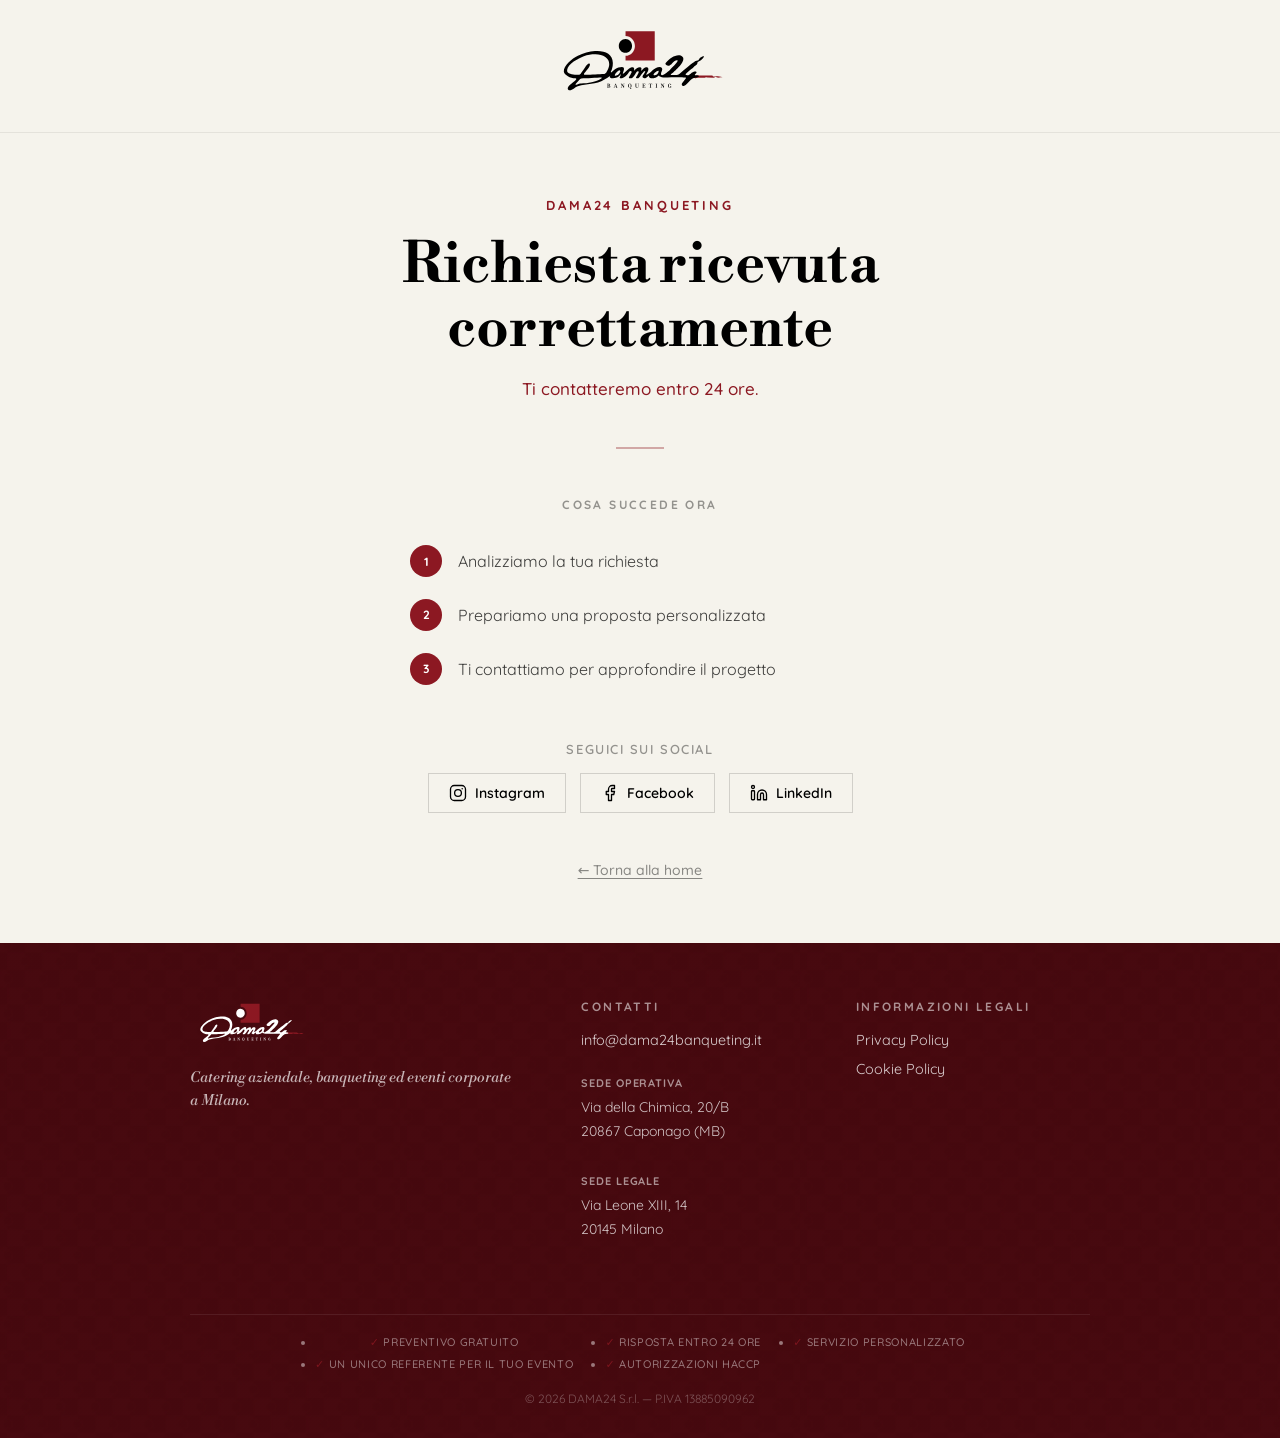
==== grazie.html @ eec4b638 "Remove phone number, single divider in footer, trust bar in 3+2 grid layout Co-Authored-By: Claude S" ====
<!DOCTYPE html>
<html lang="it">
<head>
  <meta charset="UTF-8" />
  <meta name="viewport" content="width=device-width, initial-scale=1.0" />
  <title>Richiesta ricevuta — Dama24 Banqueting</title>
  <meta name="robots" content="noindex, nofollow" />

  <link rel="preconnect" href="https://fonts.googleapis.com" />
  <link rel="preconnect" href="https://fonts.gstatic.com" crossorigin />
  <link href="https://fonts.googleapis.com/css2?family=Libre+Bodoni:ital,wght@0,400;0,700;1,400;1,700&family=Quicksand:wght@300;400;500;600;700&display=swap" rel="stylesheet" />
  <link href="https://fonts.cdnfonts.com/css/glacial-indifference-2" rel="stylesheet" />

  <style>
    *, *::before, *::after { box-sizing: border-box; margin: 0; padding: 0; }

    :root {
      --bordeaux:      #8C1822;
      --bordeaux-dark: #47090F;
      --black:         #000000;
      --ivory:         #F5F3EC;
      --white:         #FFFFFF;
      --taupe:         #AFA899;
      --font-display:  'Libre Bodoni', 'Times New Roman', serif;
      --font-sub:      'Quicksand', system-ui, sans-serif;
      --font-body:     'Glacial Indifference', system-ui, sans-serif;
    }

    html { scroll-behavior: smooth; }

    body {
      font-family: var(--font-body);
      background: var(--ivory);
      color: var(--black);
      min-height: 100vh;
      display: flex;
      flex-direction: column;
    }

    a { color: inherit; text-decoration: none; }

    /* ── HEADER ── */
    .header {
      padding: 1.5rem 2rem;
      display: flex;
      justify-content: center;
      border-bottom: 1px solid rgba(0,0,0,0.07);
    }
    .header__logo {
      height: 80px;
      min-height: 12mm;
      width: auto;
    }

    /* ── MAIN ── */
    .main {
      flex: 1;
      display: flex;
      flex-direction: column;
      align-items: center;
      justify-content: center;
      padding: 4rem 1.5rem;
      text-align: center;
    }

    .ty__eyebrow {
      font-family: var(--font-sub);
      font-size: 0.8125rem;
      font-weight: 700;
      letter-spacing: 0.22em;
      text-transform: uppercase;
      color: var(--bordeaux);
      display: block;
      margin-bottom: 1.25rem;
    }

    .ty__title {
      font-family: var(--font-display);
      font-size: clamp(2rem, 5vw, 3.5rem);
      font-weight: 700;
      line-height: 1.15;
      color: var(--black);
      margin-bottom: 1rem;
    }

    .ty__trust {
      font-family: var(--font-sub);
      font-size: 1.0625rem;
      font-weight: 500;
      color: var(--bordeaux);
      margin-bottom: 3rem;
    }

    .ty__divider {
      width: 48px;
      height: 2px;
      background: var(--bordeaux);
      margin: 0 auto 3rem;
      opacity: 0.35;
    }

    /* Steps */
    .ty__steps-title {
      font-family: var(--font-sub);
      font-size: 0.75rem;
      font-weight: 700;
      letter-spacing: 0.2em;
      text-transform: uppercase;
      color: rgba(0,0,0,0.4);
      margin-bottom: 2rem;
    }

    .ty__steps {
      display: flex;
      flex-direction: column;
      gap: 1.25rem;
      max-width: 460px;
      width: 100%;
      margin: 0 auto 3.5rem;
      text-align: left;
    }

    .ty__step {
      display: flex;
      align-items: flex-start;
      gap: 1rem;
    }

    .ty__step-num {
      flex-shrink: 0;
      width: 32px;
      height: 32px;
      border-radius: 50%;
      background: var(--bordeaux);
      color: var(--white);
      font-family: var(--font-sub);
      font-size: 0.75rem;
      font-weight: 700;
      display: flex;
      align-items: center;
      justify-content: center;
      margin-top: 0.1rem;
    }

    .ty__step-text {
      font-family: var(--font-sub);
      font-size: 1rem;
      font-weight: 400;
      color: rgba(0,0,0,0.75);
      line-height: 1.5;
      padding-top: 0.35rem;
    }

    /* Social CTA */
    .ty__social-label {
      font-family: var(--font-sub);
      font-size: 0.8125rem;
      font-weight: 600;
      letter-spacing: 0.12em;
      text-transform: uppercase;
      color: rgba(0,0,0,0.4);
      margin-bottom: 1rem;
    }

    .ty__social {
      display: flex;
      gap: 0.875rem;
      justify-content: center;
      margin-bottom: 3rem;
    }

    .ty__social-link {
      display: flex;
      align-items: center;
      gap: 0.5rem;
      padding: 0.625rem 1.25rem;
      border: 1px solid rgba(0,0,0,0.15);
      font-family: var(--font-sub);
      font-size: 0.875rem;
      font-weight: 600;
      color: var(--black);
      transition: all 0.25s;
    }
    .ty__social-link:hover {
      background: var(--black);
      border-color: var(--black);
      color: var(--white);
    }

    .ty__back {
      font-family: var(--font-sub);
      font-size: 0.875rem;
      font-weight: 500;
      color: rgba(0,0,0,0.45);
      text-decoration: underline;
      text-underline-offset: 3px;
      transition: color 0.2s;
    }
    .ty__back:hover { color: var(--black); }

    /* ── FOOTER ── */
    .footer {
      background-color: var(--bordeaux-dark);
      background-image:
        linear-gradient(rgba(71,9,15,0.82), rgba(71,9,15,0.82)),
        url('Immagini e video/pattern_2-1-scaled.webp');
      background-size: auto, 400px auto;
      background-repeat: repeat, repeat;
      color: var(--white);
      padding: 3.5rem 2rem 2rem;
    }

    .footer__inner {
      max-width: 900px;
      margin: 0 auto;
    }

    .footer__top {
      display: grid;
      grid-template-columns: 1.5fr 1fr 1fr;
      gap: 2.5rem;
      padding-bottom: 2.5rem;
      margin-bottom: 2rem;
    }

    .footer__logo {
      height: 52px;
      min-height: 12mm;
      width: auto;
      margin-bottom: 1rem;
      display: block;
    }

    .footer__tagline {
      font-family: var(--font-display);
      font-size: 0.9rem;
      font-style: italic;
      font-weight: 400;
      color: rgba(255,255,255,0.7);
      line-height: 1.6;
    }

    .footer__col-title {
      font-family: var(--font-sub);
      font-size: 0.75rem;
      font-weight: 700;
      letter-spacing: 0.2em;
      text-transform: uppercase;
      color: rgba(255,255,255,0.55);
      margin-bottom: 1rem;
    }

    .footer__contact-list {
      list-style: none;
      display: flex;
      flex-direction: column;
      gap: 0.5rem;
    }

    .footer__contact-list li {
      font-family: var(--font-sub);
      font-size: 0.9rem;
      font-weight: 400;
      color: rgba(255,255,255,0.8);
      line-height: 1.5;
    }

    .footer__contact-list a {
      color: rgba(255,255,255,0.8);
      transition: color 0.2s;
    }
    .footer__contact-list a:hover { color: var(--white); }

    .footer__address {
      font-family: var(--font-sub);
      font-size: 0.875rem;
      font-weight: 400;
      color: rgba(255,255,255,0.75);
      line-height: 1.75;
      font-style: normal;
    }

    .footer__legal {
      display: flex;
      flex-wrap: wrap;
      gap: 0.5rem 1.5rem;
      margin-bottom: 1.5rem;
    }

    .footer__legal a {
      font-family: var(--font-sub);
      font-size: 0.8125rem;
      font-weight: 400;
      color: rgba(255,255,255,0.55);
      transition: color 0.2s;
    }
    .footer__legal a:hover { color: var(--white); }

    .footer__trust {
      display: grid;
      grid-template-columns: repeat(3, auto);
      justify-content: center;
      gap: 0.5rem 2rem;
      padding-top: 1.25rem;
      border-top: 1px solid rgba(255,255,255,0.08);
      margin-bottom: 1.25rem;
      text-align: center;
    }

    .footer__trust-item {
      font-family: var(--font-sub);
      font-size: 0.6875rem;
      font-weight: 500;
      letter-spacing: 0.06em;
      text-transform: uppercase;
      color: rgba(255,255,255,0.45);
    }

    .footer__trust-item::before {
      content: '✓ ';
      color: var(--bordeaux);
      opacity: 0.8;
    }

    .footer__copy {
      font-family: var(--font-sub);
      font-size: 0.75rem;
      font-weight: 400;
      color: rgba(255,255,255,0.3);
      text-align: center;
    }

    /* ── RESPONSIVE ── */
    @media (max-width: 768px) {
      .footer__top { grid-template-columns: 1fr; gap: 2rem; }
      .ty__steps { text-align: left; }
      .ty__social { flex-wrap: wrap; }
    }

    @media (max-width: 480px) {
      .ty__title { font-size: 2rem; }
      .header { padding: 1.25rem 1.5rem; }
    }
  </style>
</head>
<body>

  <!-- HEADER -->
  <header class="header">
    <a href="index.html" aria-label="Torna alla home Dama24 Banqueting">
      <img src="Loghi/logo_banqueting nero.svg"
           alt="Dama24 Banqueting"
           class="header__logo" />
    </a>
  </header>

  <!-- MAIN -->
  <main class="main">

    <span class="ty__eyebrow">Dama24 Banqueting</span>

    <h1 class="ty__title">Richiesta ricevuta<br/>correttamente</h1>

    <p class="ty__trust">Ti contatteremo entro 24 ore.</p>

    <div class="ty__divider" aria-hidden="true"></div>

    <p class="ty__steps-title">Cosa succede ora</p>

    <ol class="ty__steps" aria-label="Prossimi passi">
      <li class="ty__step">
        <span class="ty__step-num" aria-hidden="true">1</span>
        <span class="ty__step-text">Analizziamo la tua richiesta</span>
      </li>
      <li class="ty__step">
        <span class="ty__step-num" aria-hidden="true">2</span>
        <span class="ty__step-text">Prepariamo una proposta personalizzata</span>
      </li>
      <li class="ty__step">
        <span class="ty__step-num" aria-hidden="true">3</span>
        <span class="ty__step-text">Ti contattiamo per approfondire il progetto</span>
      </li>
    </ol>

    <p class="ty__social-label">Seguici sui social</p>

    <div class="ty__social">
      <a href="https://www.instagram.com/dama24banqueting/" class="ty__social-link" target="_blank" rel="noopener" aria-label="Seguici su Instagram">
        <!-- Instagram -->
        <svg width="18" height="18" viewBox="0 0 24 24" fill="none" stroke="currentColor" stroke-width="1.75" stroke-linecap="round" stroke-linejoin="round" aria-hidden="true">
          <rect x="2" y="2" width="20" height="20" rx="5"/>
          <circle cx="12" cy="12" r="4.5"/>
          <circle cx="17.6" cy="6.4" r="1" fill="currentColor" stroke="none"/>
        </svg>
        Instagram
      </a>
      <a href="https://www.facebook.com/dama24banqueting/" class="ty__social-link" target="_blank" rel="noopener" aria-label="Seguici su Facebook">
        <!-- Facebook -->
        <svg width="18" height="18" viewBox="0 0 24 24" fill="none" stroke="currentColor" stroke-width="1.75" stroke-linecap="round" stroke-linejoin="round" aria-hidden="true">
          <path d="M18 2h-3a5 5 0 0 0-5 5v3H7v4h3v8h4v-8h3l1-4h-4V7a1 1 0 0 1 1-1h3z"/>
        </svg>
        Facebook
      </a>
      <a href="https://www.linkedin.com/company/dama24banqueting/" class="ty__social-link" target="_blank" rel="noopener" aria-label="Seguici su LinkedIn">
        <!-- LinkedIn -->
        <svg width="18" height="18" viewBox="0 0 24 24" fill="none" stroke="currentColor" stroke-width="1.75" stroke-linecap="round" stroke-linejoin="round" aria-hidden="true">
          <rect x="2" y="9" width="4" height="12" rx="1"/>
          <circle cx="4" cy="4" r="2"/>
          <path d="M16 8a6 6 0 0 1 6 6v7h-4v-7a2 2 0 0 0-4 0v7h-4v-7a6 6 0 0 1 6-6z"/>
        </svg>
        LinkedIn
      </a>
    </div>

    <a href="index.html" class="ty__back">← Torna alla home</a>

  </main>

  <!-- FOOTER -->
  <footer class="footer">
    <div class="footer__inner">

      <div class="footer__top">
        <!-- Brand -->
        <div>
          <img src="Loghi/logo_banqueting bianco.svg"
               alt="Dama24 Banqueting"
               class="footer__logo"
               loading="lazy" />
          <p class="footer__tagline">Catering aziendale, banqueting ed eventi corporate a&nbsp;Milano.</p>
        </div>

        <!-- Contatti -->
        <div>
          <p class="footer__col-title">Contatti</p>
          <ul class="footer__contact-list">
            <li><a href="mailto:info@dama24banqueting.it">info@dama24banqueting.it</a></li>
          </ul>
          <br/>
          <address class="footer__address">
            <strong style="font-style:normal; color:rgba(255,255,255,0.55); font-size:0.6875rem; letter-spacing:0.08em; text-transform:uppercase;">Sede operativa</strong><br/>
            Via della Chimica, 20/B<br/>
            20867 Caponago (MB)<br/><br/>
            <strong style="font-style:normal; color:rgba(255,255,255,0.55); font-size:0.6875rem; letter-spacing:0.08em; text-transform:uppercase;">Sede legale</strong><br/>
            Via Leone XIII, 14<br/>
            20145 Milano
          </address>
        </div>

        <!-- Informazioni legali -->
        <div>
          <p class="footer__col-title">Informazioni legali</p>
          <nav aria-label="Link legali">
            <ul class="footer__contact-list">
              <li><a href="/privacy-policy">Privacy Policy</a></li>
              <li><a href="/cookie-policy">Cookie Policy</a></li>
            </ul>
          </nav>
        </div>
      </div>

      <!-- Trust bar -->
      <ul class="footer__trust" aria-label="Garanzie di servizio">
        <li class="footer__trust-item">Preventivo gratuito</li>
        <li class="footer__trust-item">Risposta entro 24 ore</li>
        <li class="footer__trust-item">Servizio personalizzato</li>
        <li class="footer__trust-item">Un unico referente per il tuo evento</li>
        <li class="footer__trust-item">Autorizzazioni HACCP</li>
      </ul>

      <!-- Legal links + copyright -->
      <p class="footer__copy">© 2026 DAMA24 S.r.l. — P.IVA 13885090962</p>

    </div>
  </footer>

</body>
</html>
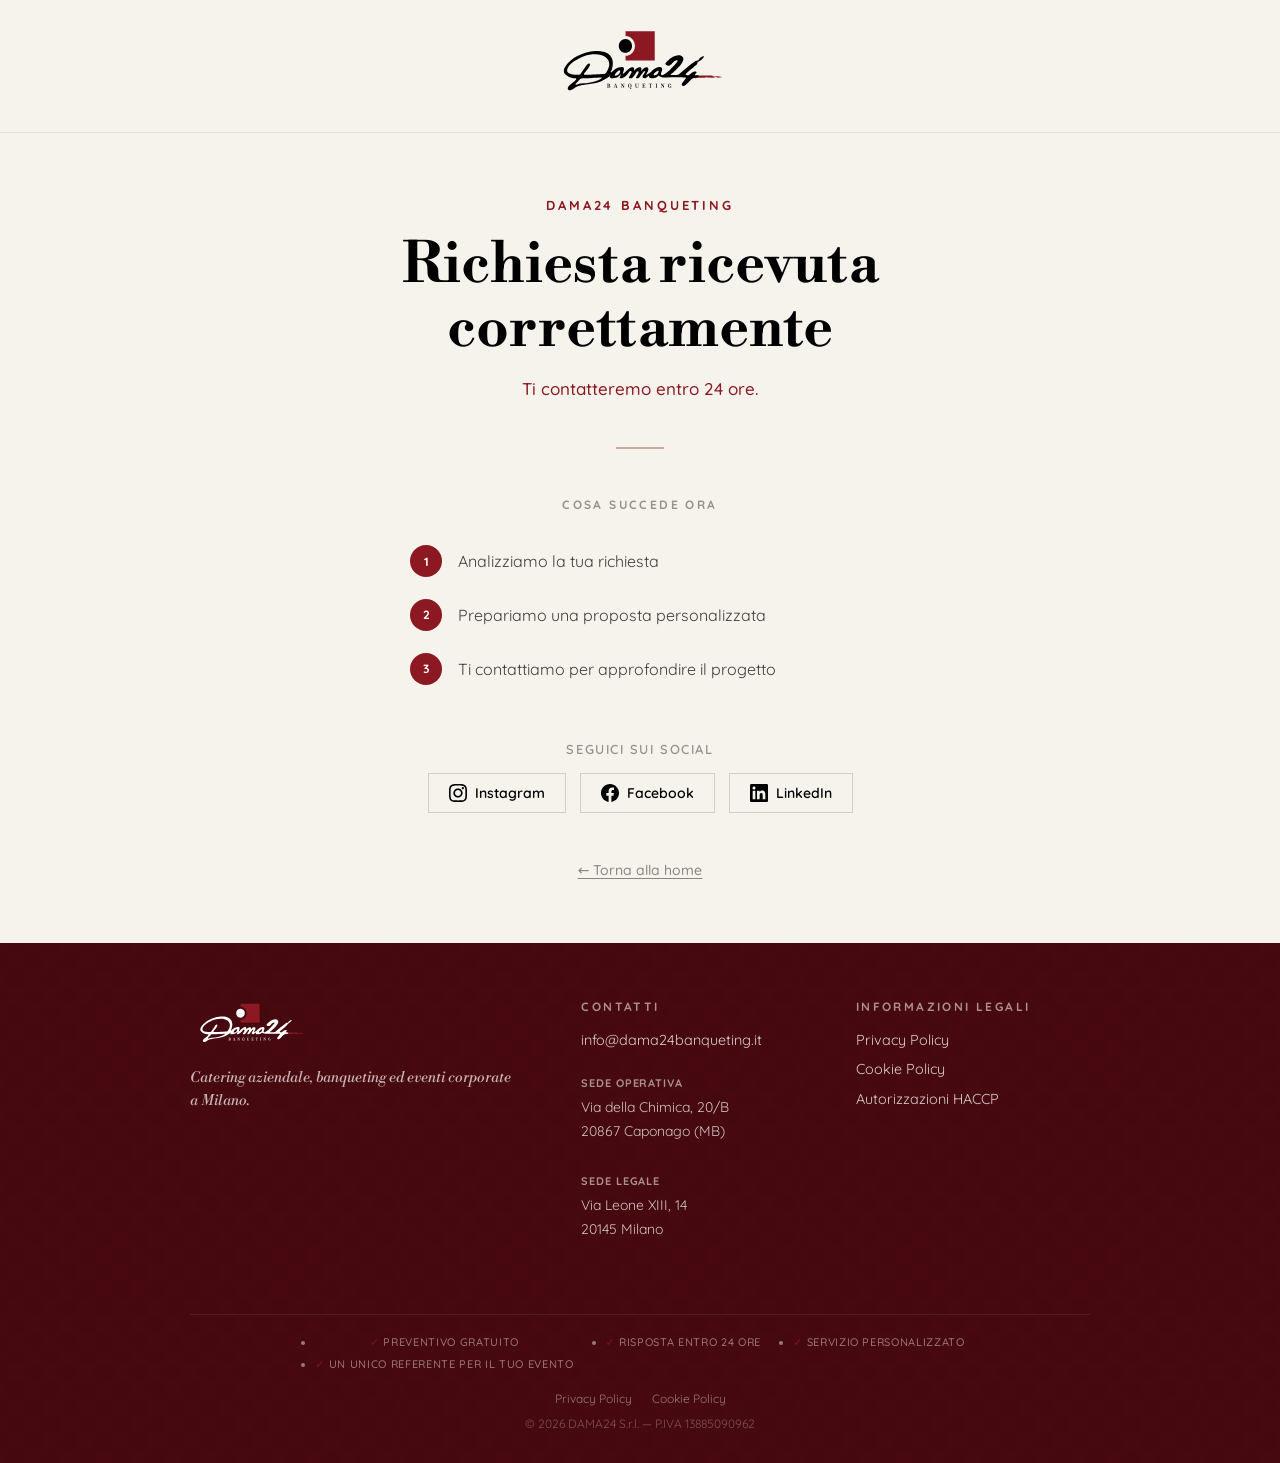
==== commit 7cb850c9: "Improve social icons, move HACCP to legal column, clean up footer bottom Co-Authored-By: Claude Sonn" ====
--- a/grazie.html
+++ b/grazie.html
@@ -321,6 +321,29 @@
       color: var(--bordeaux);
       opacity: 0.8;
     }
+
+    .footer__bottom {
+      display: flex;
+      flex-direction: column;
+      align-items: center;
+      gap: 0.625rem;
+    }
+
+    .footer__legal-links {
+      display: flex;
+      flex-wrap: wrap;
+      justify-content: center;
+      gap: 0.25rem 1.25rem;
+    }
+
+    .footer__legal-links a {
+      font-family: var(--font-sub);
+      font-size: 0.75rem;
+      font-weight: 400;
+      color: rgba(255,255,255,0.45);
+      transition: color 0.2s;
+    }
+    .footer__legal-links a:hover { color: var(--white); }
 
     .footer__copy {
       font-family: var(--font-sub);
@@ -386,27 +409,23 @@
 
     <div class="ty__social">
       <a href="https://www.instagram.com/dama24banqueting/" class="ty__social-link" target="_blank" rel="noopener" aria-label="Seguici su Instagram">
-        <!-- Instagram -->
-        <svg width="18" height="18" viewBox="0 0 24 24" fill="none" stroke="currentColor" stroke-width="1.75" stroke-linecap="round" stroke-linejoin="round" aria-hidden="true">
-          <rect x="2" y="2" width="20" height="20" rx="5"/>
-          <circle cx="12" cy="12" r="4.5"/>
-          <circle cx="17.6" cy="6.4" r="1" fill="currentColor" stroke="none"/>
+        <!-- Instagram: rounded square + inner circle + dot -->
+        <svg width="18" height="18" viewBox="0 0 24 24" fill="currentColor" aria-hidden="true">
+          <path d="M12 2.163c3.204 0 3.584.012 4.85.07 3.252.148 4.771 1.691 4.919 4.919.058 1.265.069 1.645.069 4.849 0 3.205-.012 3.584-.069 4.849-.149 3.225-1.664 4.771-4.919 4.919-1.266.058-1.644.07-4.85.07-3.204 0-3.584-.012-4.849-.07-3.26-.149-4.771-1.699-4.919-4.92-.058-1.265-.07-1.644-.07-4.849 0-3.204.013-3.583.07-4.849.149-3.227 1.664-4.771 4.919-4.919 1.266-.057 1.645-.069 4.849-.069zm0-2.163c-3.259 0-3.667.014-4.947.072-4.358.2-6.78 2.618-6.98 6.98-.059 1.281-.073 1.689-.073 4.948 0 3.259.014 3.668.072 4.948.2 4.358 2.618 6.78 6.98 6.98 1.281.058 1.689.072 4.948.072 3.259 0 3.668-.014 4.948-.072 4.354-.2 6.782-2.618 6.979-6.98.059-1.28.073-1.689.073-4.948 0-3.259-.014-3.667-.072-4.947-.196-4.354-2.617-6.78-6.979-6.98-1.281-.059-1.69-.073-4.949-.073zm0 5.838c-3.403 0-6.162 2.759-6.162 6.162s2.759 6.163 6.162 6.163 6.162-2.759 6.162-6.163c0-3.403-2.759-6.162-6.162-6.162zm0 10.162c-2.209 0-4-1.79-4-4 0-2.209 1.791-4 4-4s4 1.791 4 4c0 2.21-1.791 4-4 4zm6.406-11.845c-.796 0-1.441.645-1.441 1.44s.645 1.44 1.441 1.44c.795 0 1.439-.645 1.439-1.44s-.644-1.44-1.439-1.44z"/>
         </svg>
         Instagram
       </a>
       <a href="https://www.facebook.com/dama24banqueting/" class="ty__social-link" target="_blank" rel="noopener" aria-label="Seguici su Facebook">
-        <!-- Facebook -->
-        <svg width="18" height="18" viewBox="0 0 24 24" fill="none" stroke="currentColor" stroke-width="1.75" stroke-linecap="round" stroke-linejoin="round" aria-hidden="true">
-          <path d="M18 2h-3a5 5 0 0 0-5 5v3H7v4h3v8h4v-8h3l1-4h-4V7a1 1 0 0 1 1-1h3z"/>
+        <!-- Facebook: classic f logo -->
+        <svg width="18" height="18" viewBox="0 0 24 24" fill="currentColor" aria-hidden="true">
+          <path d="M24 12.073c0-6.627-5.373-12-12-12s-12 5.373-12 12c0 5.99 4.388 10.954 10.125 11.854v-8.385H7.078v-3.47h3.047V9.43c0-3.007 1.792-4.669 4.533-4.669 1.312 0 2.686.235 2.686.235v2.953H15.83c-1.491 0-1.956.925-1.956 1.874v2.25h3.328l-.532 3.47h-2.796v8.385C19.612 23.027 24 18.062 24 12.073z"/>
         </svg>
         Facebook
       </a>
       <a href="https://www.linkedin.com/company/dama24banqueting/" class="ty__social-link" target="_blank" rel="noopener" aria-label="Seguici su LinkedIn">
-        <!-- LinkedIn -->
-        <svg width="18" height="18" viewBox="0 0 24 24" fill="none" stroke="currentColor" stroke-width="1.75" stroke-linecap="round" stroke-linejoin="round" aria-hidden="true">
-          <rect x="2" y="9" width="4" height="12" rx="1"/>
-          <circle cx="4" cy="4" r="2"/>
-          <path d="M16 8a6 6 0 0 1 6 6v7h-4v-7a2 2 0 0 0-4 0v7h-4v-7a6 6 0 0 1 6-6z"/>
+        <!-- LinkedIn: official icon shape -->
+        <svg width="18" height="18" viewBox="0 0 24 24" fill="currentColor" aria-hidden="true">
+          <path d="M20.447 20.452h-3.554v-5.569c0-1.328-.027-3.037-1.852-3.037-1.853 0-2.136 1.445-2.136 2.939v5.667H9.351V9h3.414v1.561h.046c.477-.9 1.637-1.85 3.37-1.85 3.601 0 4.267 2.37 4.267 5.455v6.286zM5.337 7.433c-1.144 0-2.063-.926-2.063-2.065 0-1.138.92-2.063 2.063-2.063 1.14 0 2.064.925 2.064 2.063 0 1.139-.925 2.065-2.064 2.065zm1.782 13.019H3.555V9h3.564v11.452zM22.225 0H1.771C.792 0 0 .774 0 1.729v20.542C0 23.227.792 24 1.771 24h20.451C23.2 24 24 23.227 24 22.271V1.729C24 .774 23.2 0 22.222 0h.003z"/>
         </svg>
         LinkedIn
       </a>
@@ -454,6 +473,7 @@
             <ul class="footer__contact-list">
               <li><a href="/privacy-policy">Privacy Policy</a></li>
               <li><a href="/cookie-policy">Cookie Policy</a></li>
+              <li><a href="/haccp">Autorizzazioni HACCP</a></li>
             </ul>
           </nav>
         </div>
@@ -465,11 +485,16 @@
         <li class="footer__trust-item">Risposta entro 24 ore</li>
         <li class="footer__trust-item">Servizio personalizzato</li>
         <li class="footer__trust-item">Un unico referente per il tuo evento</li>
-        <li class="footer__trust-item">Autorizzazioni HACCP</li>
       </ul>
 
       <!-- Legal links + copyright -->
-      <p class="footer__copy">© 2026 DAMA24 S.r.l. — P.IVA 13885090962</p>
+      <div class="footer__bottom">
+        <nav class="footer__legal-links" aria-label="Link legali">
+          <a href="/privacy-policy">Privacy Policy</a>
+          <a href="/cookie-policy">Cookie Policy</a>
+        </nav>
+        <p class="footer__copy">© 2026 DAMA24 S.r.l. — P.IVA 13885090962</p>
+      </div>
 
     </div>
   </footer>
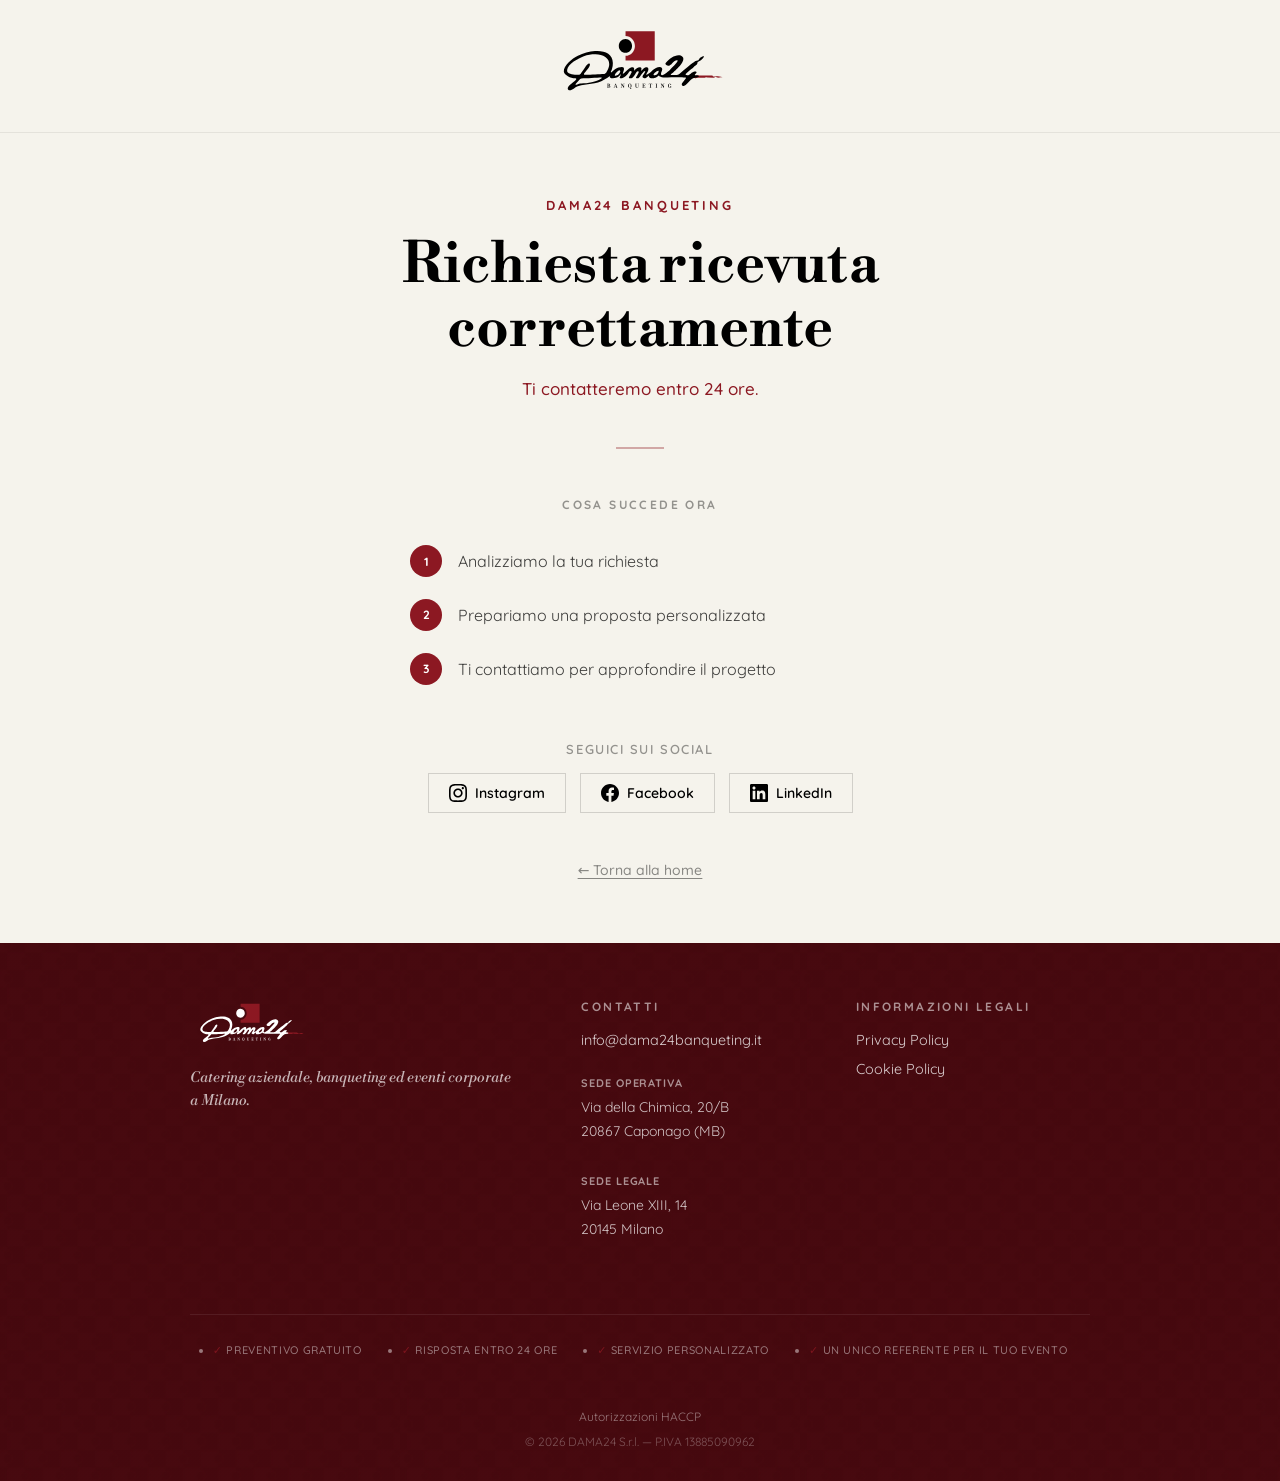
==== commit 95267fcb: "Center trust bar, move HACCP below it, remove from legal column Co-Authored-By: Claude Sonnet 4.6 <n" ====
--- a/grazie.html
+++ b/grazie.html
@@ -297,13 +297,14 @@
     .footer__legal a:hover { color: var(--white); }
 
     .footer__trust {
-      display: grid;
-      grid-template-columns: repeat(3, auto);
+      display: flex;
+      flex-wrap: wrap;
       justify-content: center;
-      gap: 0.5rem 2rem;
-      padding-top: 1.25rem;
+      align-items: center;
+      gap: 0.625rem 2.5rem;
+      padding: 1.75rem 0;
       border-top: 1px solid rgba(255,255,255,0.08);
-      margin-bottom: 1.25rem;
+      margin-bottom: 1.5rem;
       text-align: center;
     }
 
@@ -473,7 +474,6 @@
             <ul class="footer__contact-list">
               <li><a href="/privacy-policy">Privacy Policy</a></li>
               <li><a href="/cookie-policy">Cookie Policy</a></li>
-              <li><a href="/haccp">Autorizzazioni HACCP</a></li>
             </ul>
           </nav>
         </div>
@@ -487,11 +487,10 @@
         <li class="footer__trust-item">Un unico referente per il tuo evento</li>
       </ul>
 
-      <!-- Legal links + copyright -->
+      <!-- Bottom: HACCP + copyright -->
       <div class="footer__bottom">
-        <nav class="footer__legal-links" aria-label="Link legali">
-          <a href="/privacy-policy">Privacy Policy</a>
-          <a href="/cookie-policy">Cookie Policy</a>
+        <nav class="footer__legal-links" aria-label="Certificazioni">
+          <a href="/haccp">Autorizzazioni HACCP</a>
         </nav>
         <p class="footer__copy">© 2026 DAMA24 S.r.l. — P.IVA 13885090962</p>
       </div>
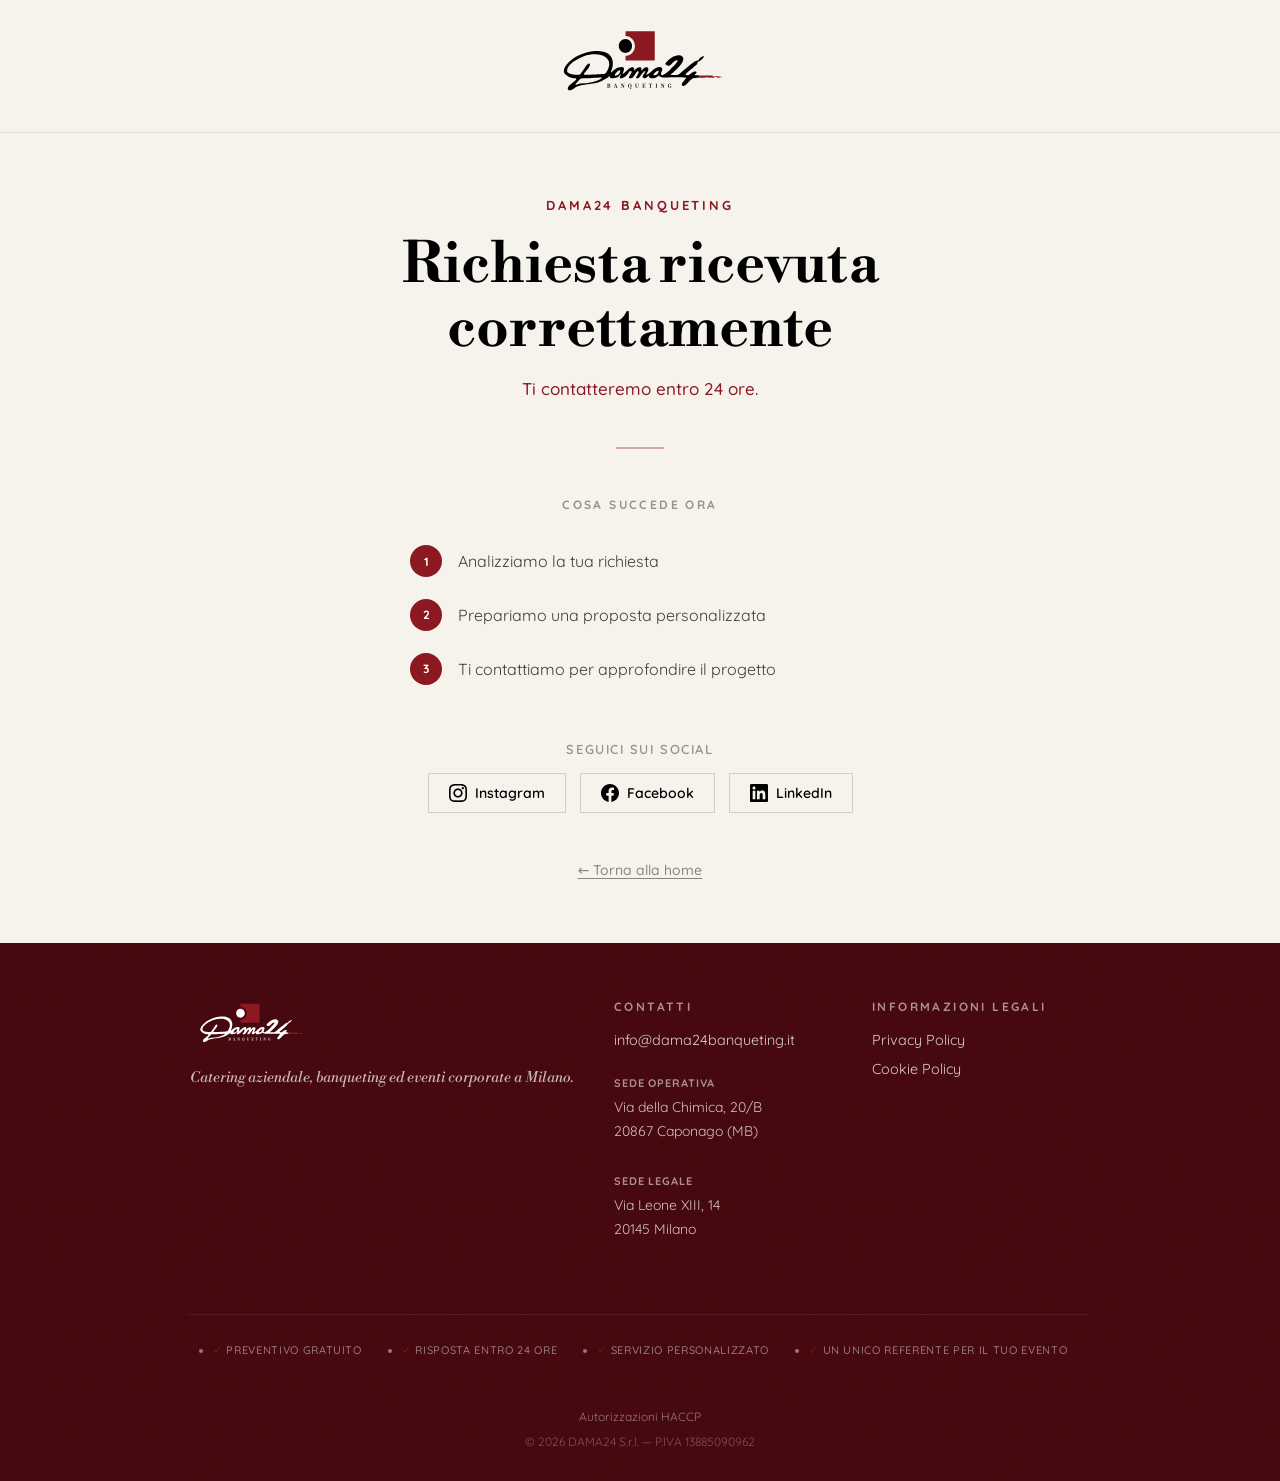
==== commit 30f2cb22: "Prevent footer tagline from wrapping in grazie.html Co-Authored-By: Claude Sonnet 4.6 <noreply@anthr" ====
--- a/grazie.html
+++ b/grazie.html
@@ -238,6 +238,7 @@
       font-weight: 400;
       color: rgba(255,255,255,0.7);
       line-height: 1.6;
+      white-space: nowrap;
     }
 
     .footer__col-title {
@@ -410,7 +411,7 @@
 
     <div class="ty__social">
       <a href="https://www.instagram.com/dama24banqueting/" class="ty__social-link" target="_blank" rel="noopener" aria-label="Seguici su Instagram">
-        <!-- Instagram: rounded square + inner circle + dot -->
+        <!-- Instagram: filled brand icon -->
         <svg width="18" height="18" viewBox="0 0 24 24" fill="currentColor" aria-hidden="true">
           <path d="M12 2.163c3.204 0 3.584.012 4.85.07 3.252.148 4.771 1.691 4.919 4.919.058 1.265.069 1.645.069 4.849 0 3.205-.012 3.584-.069 4.849-.149 3.225-1.664 4.771-4.919 4.919-1.266.058-1.644.07-4.85.07-3.204 0-3.584-.012-4.849-.07-3.26-.149-4.771-1.699-4.919-4.92-.058-1.265-.07-1.644-.07-4.849 0-3.204.013-3.583.07-4.849.149-3.227 1.664-4.771 4.919-4.919 1.266-.057 1.645-.069 4.849-.069zm0-2.163c-3.259 0-3.667.014-4.947.072-4.358.2-6.78 2.618-6.98 6.98-.059 1.281-.073 1.689-.073 4.948 0 3.259.014 3.668.072 4.948.2 4.358 2.618 6.78 6.98 6.98 1.281.058 1.689.072 4.948.072 3.259 0 3.668-.014 4.948-.072 4.354-.2 6.782-2.618 6.979-6.98.059-1.28.073-1.689.073-4.948 0-3.259-.014-3.667-.072-4.947-.196-4.354-2.617-6.78-6.979-6.98-1.281-.059-1.69-.073-4.949-.073zm0 5.838c-3.403 0-6.162 2.759-6.162 6.162s2.759 6.163 6.162 6.163 6.162-2.759 6.162-6.163c0-3.403-2.759-6.162-6.162-6.162zm0 10.162c-2.209 0-4-1.79-4-4 0-2.209 1.791-4 4-4s4 1.791 4 4c0 2.21-1.791 4-4 4zm6.406-11.845c-.796 0-1.441.645-1.441 1.44s.645 1.44 1.441 1.44c.795 0 1.439-.645 1.439-1.44s-.644-1.44-1.439-1.44z"/>
         </svg>
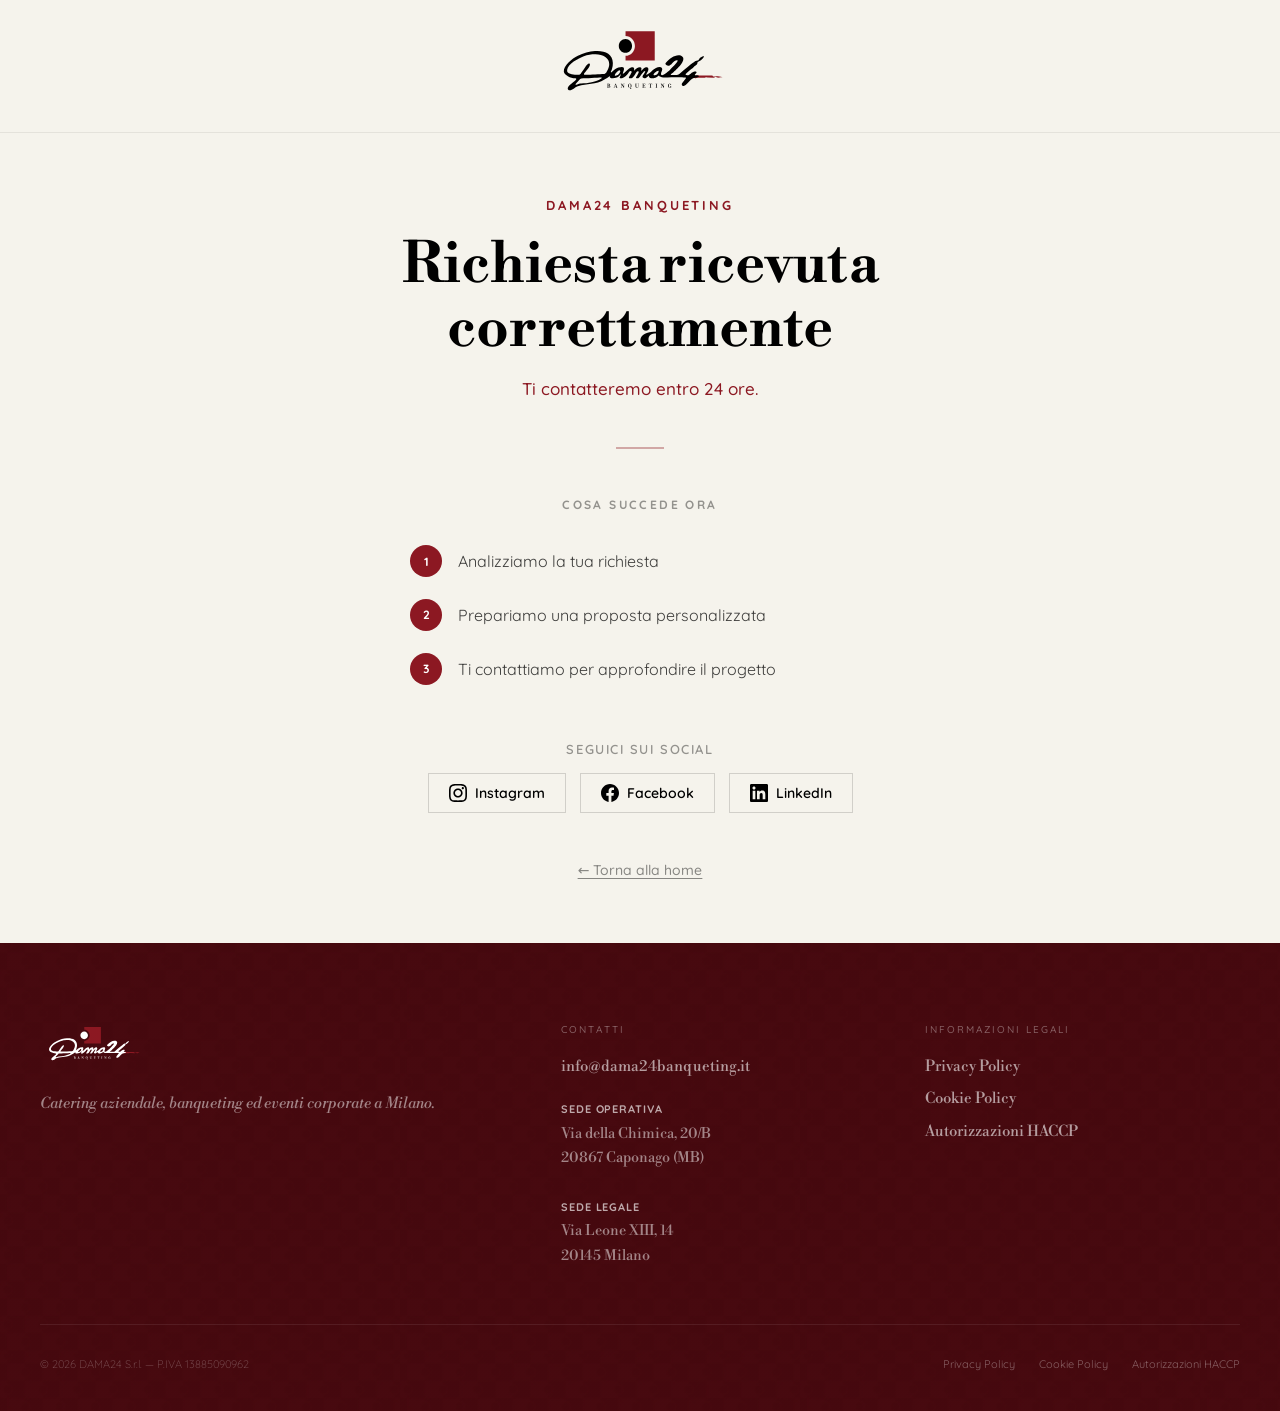
==== commit 4efe6340: "Replicate live site footer structure exactly in grazie.html (no social icons) Co-Authored-By: Claude" ====
--- a/grazie.html
+++ b/grazie.html
@@ -207,159 +207,121 @@
       background-size: auto, 400px auto;
       background-repeat: repeat, repeat;
       color: var(--white);
-      padding: 3.5rem 2rem 2rem;
+      padding: 5rem 2rem 2.5rem;
     }
 
     .footer__inner {
-      max-width: 900px;
+      max-width: 1200px;
       margin: 0 auto;
     }
 
     .footer__top {
       display: grid;
       grid-template-columns: 1.5fr 1fr 1fr;
-      gap: 2.5rem;
-      padding-bottom: 2.5rem;
-      margin-bottom: 2rem;
+      gap: 3rem;
+      padding-bottom: 3.5rem;
+      border-bottom: 1px solid rgba(255,255,255,0.08);
     }
 
     .footer__logo {
-      height: 52px;
+      height: 36px;
       min-height: 12mm;
       width: auto;
-      margin-bottom: 1rem;
+      margin-bottom: 1.5rem;
       display: block;
     }
 
     .footer__tagline {
       font-family: var(--font-display);
-      font-size: 0.9rem;
+      font-size: 0.9375rem;
+      font-weight: 300;
       font-style: italic;
-      font-weight: 400;
-      color: rgba(255,255,255,0.7);
+      color: rgba(255,255,255,0.5);
       line-height: 1.6;
-      white-space: nowrap;
+      margin-bottom: 1.5rem;
     }
 
     .footer__col-title {
       font-family: var(--font-sub);
-      font-size: 0.75rem;
-      font-weight: 700;
+      font-size: 0.625rem;
+      font-weight: 500;
       letter-spacing: 0.2em;
       text-transform: uppercase;
-      color: rgba(255,255,255,0.55);
-      margin-bottom: 1rem;
+      color: rgba(255,255,255,0.35);
+      margin-bottom: 1.25rem;
     }
 
     .footer__contact-list {
       list-style: none;
       display: flex;
       flex-direction: column;
-      gap: 0.5rem;
-    }
-
-    .footer__contact-list li {
-      font-family: var(--font-sub);
+      gap: 0.625rem;
+    }
+
+    .footer__contact-list li,
+    .footer__contact-list a {
+      font-family: var(--font-display);
+      font-size: 0.9375rem;
+      font-weight: 300;
+      color: rgba(255,255,255,0.6);
+      line-height: 1.5;
+      transition: color 0.25s;
+    }
+    .footer__contact-list a:hover { color: var(--white); }
+
+    .footer__address {
+      font-family: var(--font-display);
       font-size: 0.9rem;
-      font-weight: 400;
-      color: rgba(255,255,255,0.8);
-      line-height: 1.5;
-    }
-
-    .footer__contact-list a {
-      color: rgba(255,255,255,0.8);
-      transition: color 0.2s;
-    }
-    .footer__contact-list a:hover { color: var(--white); }
-
-    .footer__address {
-      font-family: var(--font-sub);
-      font-size: 0.875rem;
-      font-weight: 400;
-      color: rgba(255,255,255,0.75);
-      line-height: 1.75;
+      font-weight: 300;
+      color: rgba(255,255,255,0.5);
+      line-height: 1.7;
       font-style: normal;
     }
 
+    .footer__address a {
+      color: rgba(255,255,255,0.55);
+      transition: color 0.25s;
+    }
+    .footer__address a:hover { color: var(--white); }
+
+    .footer__bottom {
+      padding-top: 2rem;
+      display: flex;
+      justify-content: space-between;
+      align-items: center;
+      flex-wrap: wrap;
+      gap: 1rem;
+    }
+
     .footer__legal {
-      display: flex;
-      flex-wrap: wrap;
-      gap: 0.5rem 1.5rem;
-      margin-bottom: 1.5rem;
-    }
-
-    .footer__legal a {
-      font-family: var(--font-sub);
-      font-size: 0.8125rem;
-      font-weight: 400;
-      color: rgba(255,255,255,0.55);
-      transition: color 0.2s;
-    }
-    .footer__legal a:hover { color: var(--white); }
-
-    .footer__trust {
-      display: flex;
-      flex-wrap: wrap;
-      justify-content: center;
-      align-items: center;
-      gap: 0.625rem 2.5rem;
-      padding: 1.75rem 0;
-      border-top: 1px solid rgba(255,255,255,0.08);
-      margin-bottom: 1.5rem;
-      text-align: center;
-    }
-
-    .footer__trust-item {
       font-family: var(--font-sub);
       font-size: 0.6875rem;
-      font-weight: 500;
-      letter-spacing: 0.06em;
-      text-transform: uppercase;
-      color: rgba(255,255,255,0.45);
-    }
-
-    .footer__trust-item::before {
-      content: '✓ ';
-      color: var(--bordeaux);
-      opacity: 0.8;
-    }
-
-    .footer__bottom {
-      display: flex;
-      flex-direction: column;
-      align-items: center;
-      gap: 0.625rem;
-    }
-
-    .footer__legal-links {
-      display: flex;
-      flex-wrap: wrap;
-      justify-content: center;
-      gap: 0.25rem 1.25rem;
-    }
-
-    .footer__legal-links a {
-      font-family: var(--font-sub);
-      font-size: 0.75rem;
-      font-weight: 400;
-      color: rgba(255,255,255,0.45);
-      transition: color 0.2s;
-    }
-    .footer__legal-links a:hover { color: var(--white); }
-
-    .footer__copy {
-      font-family: var(--font-sub);
-      font-size: 0.75rem;
-      font-weight: 400;
+      font-weight: 300;
       color: rgba(255,255,255,0.3);
-      text-align: center;
-    }
+    }
+
+    .footer__links {
+      display: flex;
+      gap: 1.5rem;
+    }
+
+    .footer__links a {
+      font-family: var(--font-sub);
+      font-size: 0.6875rem;
+      color: rgba(255,255,255,0.35);
+      transition: color 0.25s;
+    }
+    .footer__links a:hover { color: rgba(255,255,255,0.7); }
 
     /* ── RESPONSIVE ── */
     @media (max-width: 768px) {
-      .footer__top { grid-template-columns: 1fr; gap: 2rem; }
+      .footer__top { grid-template-columns: 1fr 1fr; gap: 2.5rem; }
+      .footer__bottom { flex-direction: column; align-items: flex-start; gap: 0.75rem; }
       .ty__steps { text-align: left; }
       .ty__social { flex-wrap: wrap; }
+    }
+    @media (max-width: 480px) {
+      .footer__top { grid-template-columns: 1fr; }
     }
 
     @media (max-width: 480px) {
@@ -448,7 +410,9 @@
                alt="Dama24 Banqueting"
                class="footer__logo"
                loading="lazy" />
-          <p class="footer__tagline">Catering aziendale, banqueting ed eventi corporate a&nbsp;Milano.</p>
+          <p class="footer__tagline">
+            Catering aziendale, banqueting ed eventi corporate a&nbsp;Milano.
+          </p>
         </div>
 
         <!-- Contatti -->
@@ -459,10 +423,10 @@
           </ul>
           <br/>
           <address class="footer__address">
-            <strong style="font-style:normal; color:rgba(255,255,255,0.55); font-size:0.6875rem; letter-spacing:0.08em; text-transform:uppercase;">Sede operativa</strong><br/>
+            <strong style="font-style:normal; color:rgba(255,255,255,0.65); font-family:var(--font-sub); font-size:0.6875rem; letter-spacing:0.08em; text-transform:uppercase;">Sede operativa</strong><br/>
             Via della Chimica, 20/B<br/>
             20867 Caponago (MB)<br/><br/>
-            <strong style="font-style:normal; color:rgba(255,255,255,0.55); font-size:0.6875rem; letter-spacing:0.08em; text-transform:uppercase;">Sede legale</strong><br/>
+            <strong style="font-style:normal; color:rgba(255,255,255,0.65); font-family:var(--font-sub); font-size:0.6875rem; letter-spacing:0.08em; text-transform:uppercase;">Sede legale</strong><br/>
             Via Leone XIII, 14<br/>
             20145 Milano
           </address>
@@ -471,29 +435,21 @@
         <!-- Informazioni legali -->
         <div>
           <p class="footer__col-title">Informazioni legali</p>
-          <nav aria-label="Link legali">
-            <ul class="footer__contact-list">
-              <li><a href="/privacy-policy">Privacy Policy</a></li>
-              <li><a href="/cookie-policy">Cookie Policy</a></li>
-            </ul>
-          </nav>
+          <ul class="footer__contact-list">
+            <li><a href="/privacy-policy">Privacy Policy</a></li>
+            <li><a href="/cookie-policy">Cookie Policy</a></li>
+            <li><a href="/haccp">Autorizzazioni HACCP</a></li>
+          </ul>
         </div>
       </div>
 
-      <!-- Trust bar -->
-      <ul class="footer__trust" aria-label="Garanzie di servizio">
-        <li class="footer__trust-item">Preventivo gratuito</li>
-        <li class="footer__trust-item">Risposta entro 24 ore</li>
-        <li class="footer__trust-item">Servizio personalizzato</li>
-        <li class="footer__trust-item">Un unico referente per il tuo evento</li>
-      </ul>
-
-      <!-- Bottom: HACCP + copyright -->
       <div class="footer__bottom">
-        <nav class="footer__legal-links" aria-label="Certificazioni">
+        <p class="footer__legal">© 2026 DAMA24 S.r.l. — P.IVA 13885090962</p>
+        <nav class="footer__links" aria-label="Link legali">
+          <a href="/privacy-policy">Privacy Policy</a>
+          <a href="/cookie-policy">Cookie Policy</a>
           <a href="/haccp">Autorizzazioni HACCP</a>
         </nav>
-        <p class="footer__copy">© 2026 DAMA24 S.r.l. — P.IVA 13885090962</p>
       </div>
 
     </div>
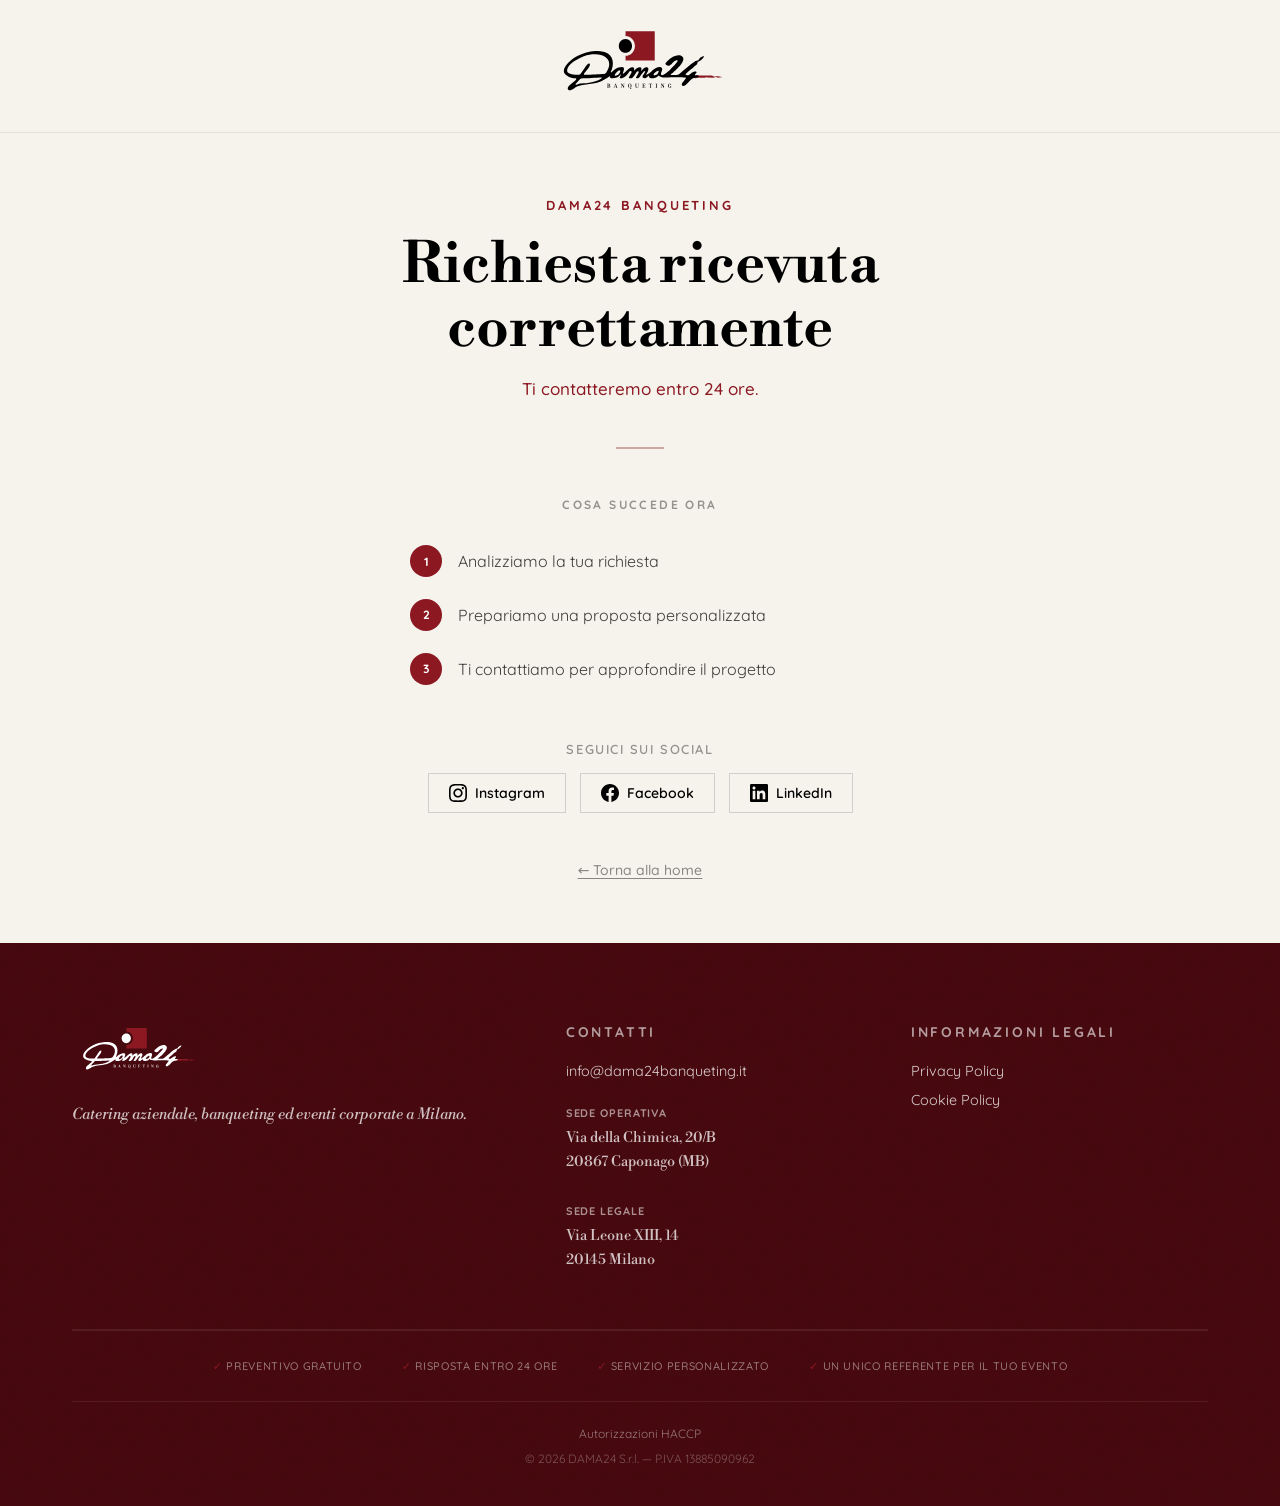
==== commit 28897eed: "Replicate index.html footer exactly in grazie.html (no social icons) Co-Authored-By: Claude Sonnet 4" ====
--- a/grazie.html
+++ b/grazie.html
@@ -200,19 +200,20 @@
 
     /* ── FOOTER ── */
     .footer {
-      background-color: var(--bordeaux-dark);
+      background-color: #47090F;
       background-image:
         linear-gradient(rgba(71,9,15,0.82), rgba(71,9,15,0.82)),
         url('Immagini e video/pattern_2-1-scaled.webp');
       background-size: auto, 400px auto;
       background-repeat: repeat, repeat;
       color: var(--white);
-      padding: 5rem 2rem 2.5rem;
+      padding: 5rem 0 2.5rem;
     }
 
     .footer__inner {
       max-width: 1200px;
       margin: 0 auto;
+      padding: 0 2rem;
     }
 
     .footer__top {
@@ -224,7 +225,7 @@
     }
 
     .footer__logo {
-      height: 36px;
+      height: 56px;
       min-height: 12mm;
       width: auto;
       margin-bottom: 1.5rem;
@@ -236,18 +237,18 @@
       font-size: 0.9375rem;
       font-weight: 300;
       font-style: italic;
-      color: rgba(255,255,255,0.5);
+      color: rgba(255,255,255,0.75);
       line-height: 1.6;
       margin-bottom: 1.5rem;
     }
 
     .footer__col-title {
       font-family: var(--font-sub);
-      font-size: 0.625rem;
-      font-weight: 500;
+      font-size: 0.875rem;
+      font-weight: 700;
       letter-spacing: 0.2em;
       text-transform: uppercase;
-      color: rgba(255,255,255,0.35);
+      color: rgba(255,255,255,0.6);
       margin-bottom: 1.25rem;
     }
 
@@ -255,17 +256,18 @@
       list-style: none;
       display: flex;
       flex-direction: column;
-      gap: 0.625rem;
-    }
-
-    .footer__contact-list li,
+      gap: 0.5rem;
+    }
+    .footer__contact-list li {
+      font-family: var(--font-sub);
+      font-size: 0.9rem;
+      font-weight: 400;
+      color: rgba(255,255,255,0.8);
+      line-height: 1.5;
+    }
     .footer__contact-list a {
-      font-family: var(--font-display);
-      font-size: 0.9375rem;
-      font-weight: 300;
-      color: rgba(255,255,255,0.6);
-      line-height: 1.5;
-      transition: color 0.25s;
+      color: rgba(255,255,255,0.8);
+      transition: color 0.2s;
     }
     .footer__contact-list a:hover { color: var(--white); }
 
@@ -273,54 +275,84 @@
       font-family: var(--font-display);
       font-size: 0.9rem;
       font-weight: 300;
-      color: rgba(255,255,255,0.5);
+      color: rgba(255,255,255,0.75);
       line-height: 1.7;
       font-style: normal;
     }
 
     .footer__address a {
-      color: rgba(255,255,255,0.55);
+      color: rgba(255,255,255,0.8);
       transition: color 0.25s;
     }
     .footer__address a:hover { color: var(--white); }
 
+    .footer__trust-bar {
+      list-style: none;
+      display: flex;
+      flex-wrap: wrap;
+      justify-content: center;
+      align-items: center;
+      gap: 0.625rem 2.5rem;
+      padding: 1.75rem 0;
+      border-top: 1px solid rgba(255,255,255,0.08);
+      border-bottom: 1px solid rgba(255,255,255,0.08);
+      margin-bottom: 1.5rem;
+      text-align: center;
+    }
+
+    .footer__trust-bar .footer__trust-item {
+      font-family: var(--font-sub);
+      font-size: 0.6875rem;
+      font-weight: 500;
+      letter-spacing: 0.06em;
+      text-transform: uppercase;
+      color: rgba(255,255,255,0.45);
+    }
+
+    .footer__trust-bar .footer__trust-item::before {
+      content: '✓ ';
+      color: var(--bordeaux);
+    }
+
     .footer__bottom {
-      padding-top: 2rem;
-      display: flex;
-      justify-content: space-between;
+      display: flex;
+      flex-direction: column;
       align-items: center;
+      gap: 0.625rem;
+    }
+
+    .footer__legal {
+      font-family: var(--font-sub);
+      font-size: 0.75rem;
+      font-weight: 400;
+      color: rgba(255,255,255,0.3);
+      text-align: center;
+    }
+
+    .footer__links {
+      display: flex;
       flex-wrap: wrap;
-      gap: 1rem;
-    }
-
-    .footer__legal {
-      font-family: var(--font-sub);
-      font-size: 0.6875rem;
-      font-weight: 300;
-      color: rgba(255,255,255,0.3);
-    }
-
-    .footer__links {
-      display: flex;
-      gap: 1.5rem;
+      justify-content: center;
+      gap: 0.25rem 1.25rem;
     }
 
     .footer__links a {
       font-family: var(--font-sub);
-      font-size: 0.6875rem;
-      color: rgba(255,255,255,0.35);
+      font-size: 0.75rem;
+      color: rgba(255,255,255,0.45);
       transition: color 0.25s;
     }
-    .footer__links a:hover { color: rgba(255,255,255,0.7); }
+    .footer__links a:hover { color: var(--white); }
 
     /* ── RESPONSIVE ── */
     @media (max-width: 768px) {
       .footer__top { grid-template-columns: 1fr 1fr; gap: 2.5rem; }
-      .footer__bottom { flex-direction: column; align-items: flex-start; gap: 0.75rem; }
       .ty__steps { text-align: left; }
       .ty__social { flex-wrap: wrap; }
     }
     @media (max-width: 480px) {
+      .ty__title { font-size: 2rem; }
+      .header { padding: 1.25rem 1.5rem; }
       .footer__top { grid-template-columns: 1fr; }
     }
 
@@ -400,11 +432,11 @@
   </main>
 
   <!-- FOOTER -->
-  <footer class="footer">
+  <footer class="footer" role="contentinfo">
     <div class="footer__inner">
 
       <div class="footer__top">
-        <!-- Brand -->
+        <!-- Brand (no social) -->
         <div>
           <img src="Loghi/logo_banqueting bianco.svg"
                alt="Dama24 Banqueting"
@@ -423,10 +455,10 @@
           </ul>
           <br/>
           <address class="footer__address">
-            <strong style="font-style:normal; color:rgba(255,255,255,0.65); font-family:var(--font-sub); font-size:0.6875rem; letter-spacing:0.08em; text-transform:uppercase;">Sede operativa</strong><br/>
+            <strong style="font-style:normal; color:rgba(255,255,255,0.55); font-family:var(--font-sub); font-size:0.6875rem; letter-spacing:0.08em; text-transform:uppercase;">Sede operativa</strong><br/>
             Via della Chimica, 20/B<br/>
             20867 Caponago (MB)<br/><br/>
-            <strong style="font-style:normal; color:rgba(255,255,255,0.65); font-family:var(--font-sub); font-size:0.6875rem; letter-spacing:0.08em; text-transform:uppercase;">Sede legale</strong><br/>
+            <strong style="font-style:normal; color:rgba(255,255,255,0.55); font-family:var(--font-sub); font-size:0.6875rem; letter-spacing:0.08em; text-transform:uppercase;">Sede legale</strong><br/>
             Via Leone XIII, 14<br/>
             20145 Milano
           </address>
@@ -435,21 +467,29 @@
         <!-- Informazioni legali -->
         <div>
           <p class="footer__col-title">Informazioni legali</p>
-          <ul class="footer__contact-list">
-            <li><a href="/privacy-policy">Privacy Policy</a></li>
-            <li><a href="/cookie-policy">Cookie Policy</a></li>
-            <li><a href="/haccp">Autorizzazioni HACCP</a></li>
-          </ul>
+          <nav aria-label="Link legali">
+            <ul class="footer__contact-list">
+              <li><a href="/privacy-policy">Privacy Policy</a></li>
+              <li><a href="/cookie-policy">Cookie Policy</a></li>
+            </ul>
+          </nav>
         </div>
       </div>
 
+      <!-- Trust bar -->
+      <ul class="footer__trust-bar" aria-label="Garanzie di servizio">
+        <li class="footer__trust-item">Preventivo gratuito</li>
+        <li class="footer__trust-item">Risposta entro 24 ore</li>
+        <li class="footer__trust-item">Servizio personalizzato</li>
+        <li class="footer__trust-item">Un unico referente per il tuo evento</li>
+      </ul>
+
+      <!-- Bottom: HACCP + copyright -->
       <div class="footer__bottom">
-        <p class="footer__legal">© 2026 DAMA24 S.r.l. — P.IVA 13885090962</p>
-        <nav class="footer__links" aria-label="Link legali">
-          <a href="/privacy-policy">Privacy Policy</a>
-          <a href="/cookie-policy">Cookie Policy</a>
+        <nav class="footer__links" aria-label="Certificazioni">
           <a href="/haccp">Autorizzazioni HACCP</a>
         </nav>
+        <p class="footer__legal">© 2026 DAMA24 S.r.l. — P.IVA 13885090962</p>
       </div>
 
     </div>
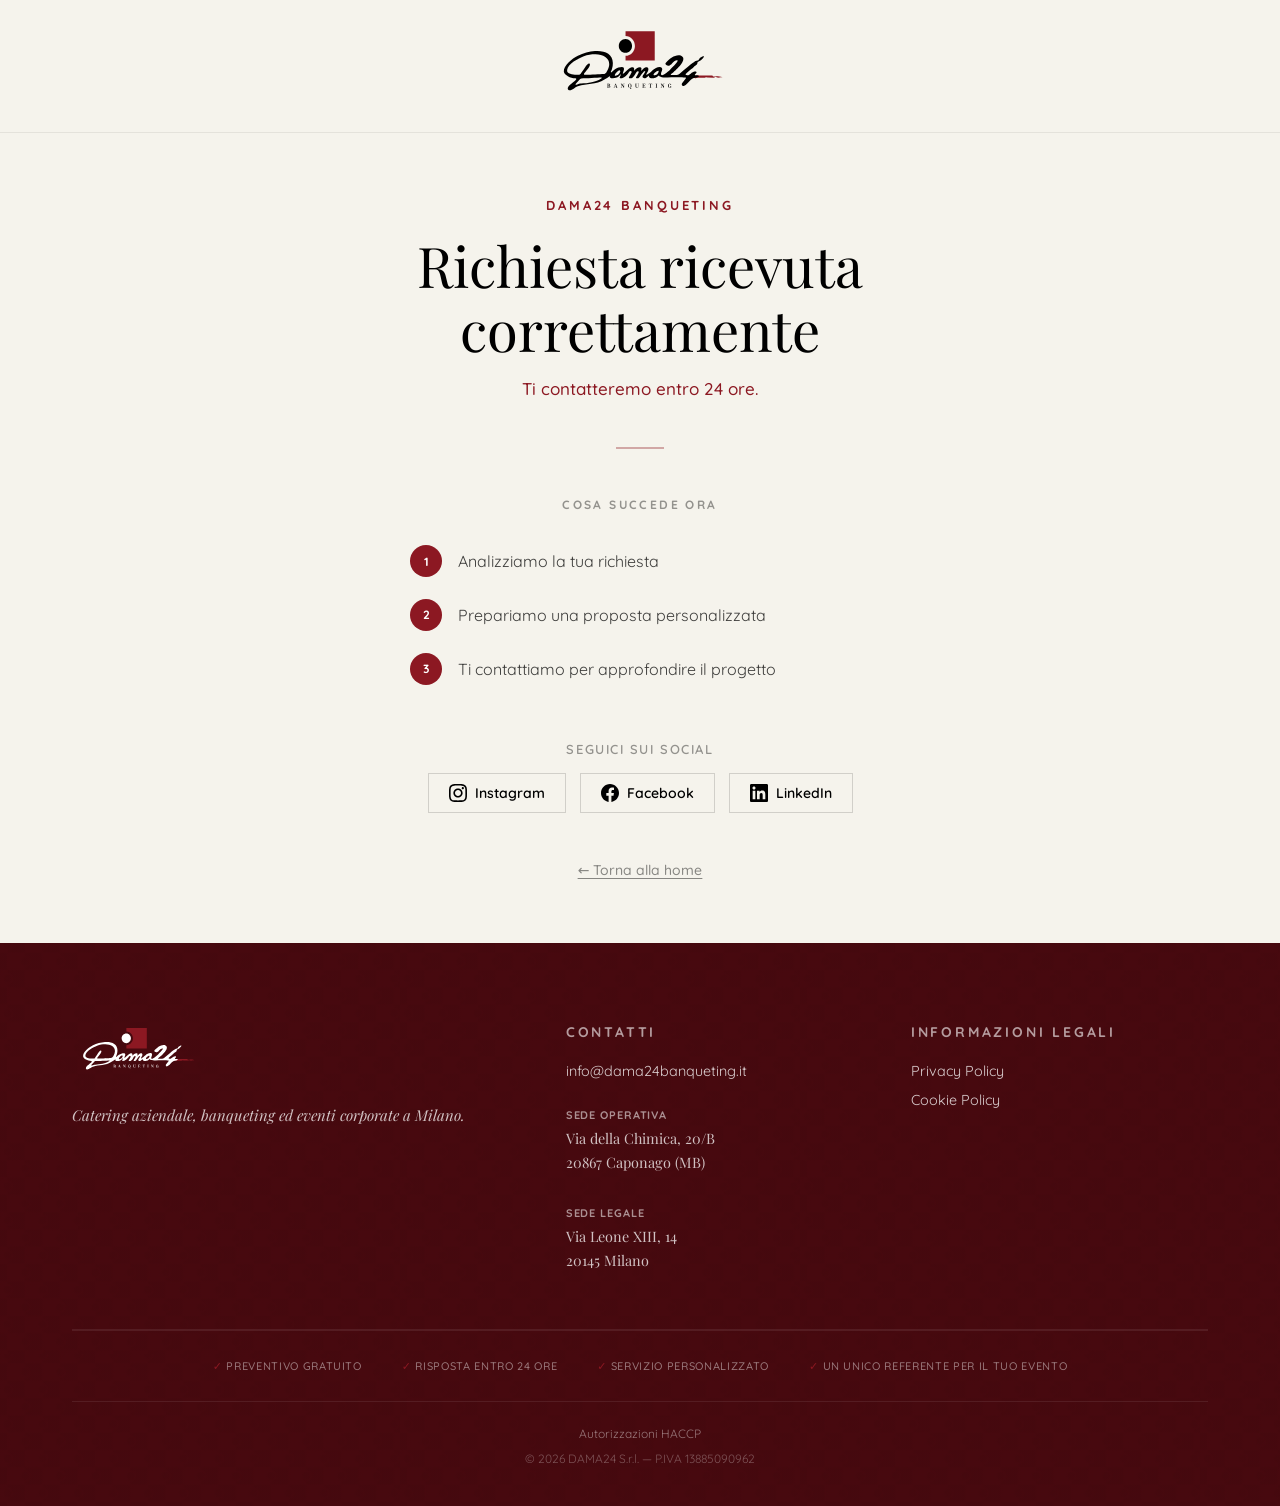
==== commit 4e964b32: "Replace Libre Bodoni with Playfair Display 400 (regular) sitewide Co-Authored-By: Claude Sonnet 4.6 " ====
--- a/grazie.html
+++ b/grazie.html
@@ -8,7 +8,7 @@
 
   <link rel="preconnect" href="https://fonts.googleapis.com" />
   <link rel="preconnect" href="https://fonts.gstatic.com" crossorigin />
-  <link href="https://fonts.googleapis.com/css2?family=Libre+Bodoni:ital,wght@0,400;0,700;1,400;1,700&family=Quicksand:wght@300;400;500;600;700&display=swap" rel="stylesheet" />
+  <link href="https://fonts.googleapis.com/css2?family=Playfair+Display:ital,wght@0,400;1,400&family=Quicksand:wght@300;400;500;600;700&display=swap" rel="stylesheet" />
   <link href="https://fonts.cdnfonts.com/css/glacial-indifference-2" rel="stylesheet" />
 
   <style>
@@ -21,7 +21,7 @@
       --ivory:         #F5F3EC;
       --white:         #FFFFFF;
       --taupe:         #AFA899;
-      --font-display:  'Libre Bodoni', 'Times New Roman', serif;
+      --font-display:  'Playfair Display', 'Times New Roman', serif;
       --font-sub:      'Quicksand', system-ui, sans-serif;
       --font-body:     'Glacial Indifference', system-ui, sans-serif;
     }
@@ -77,7 +77,7 @@
     .ty__title {
       font-family: var(--font-display);
       font-size: clamp(2rem, 5vw, 3.5rem);
-      font-weight: 700;
+      font-weight: 400;
       line-height: 1.15;
       color: var(--black);
       margin-bottom: 1rem;
